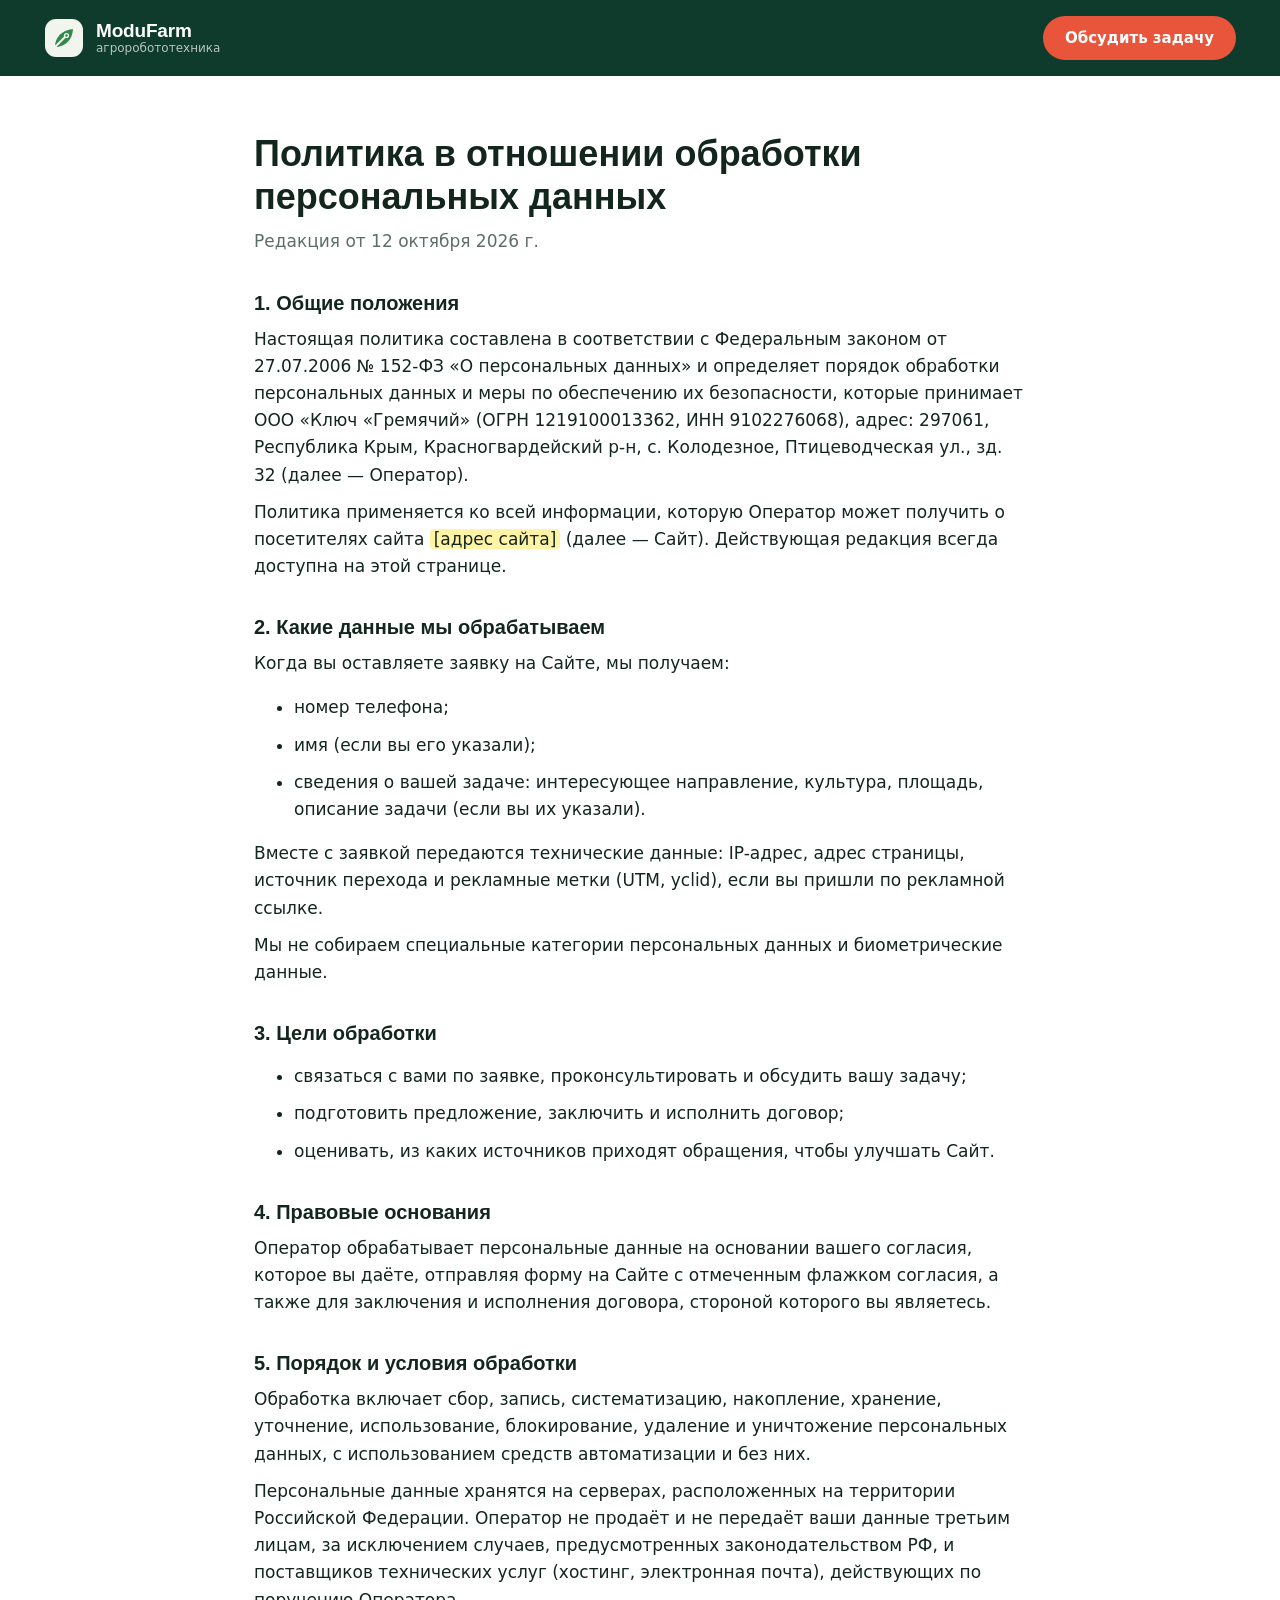
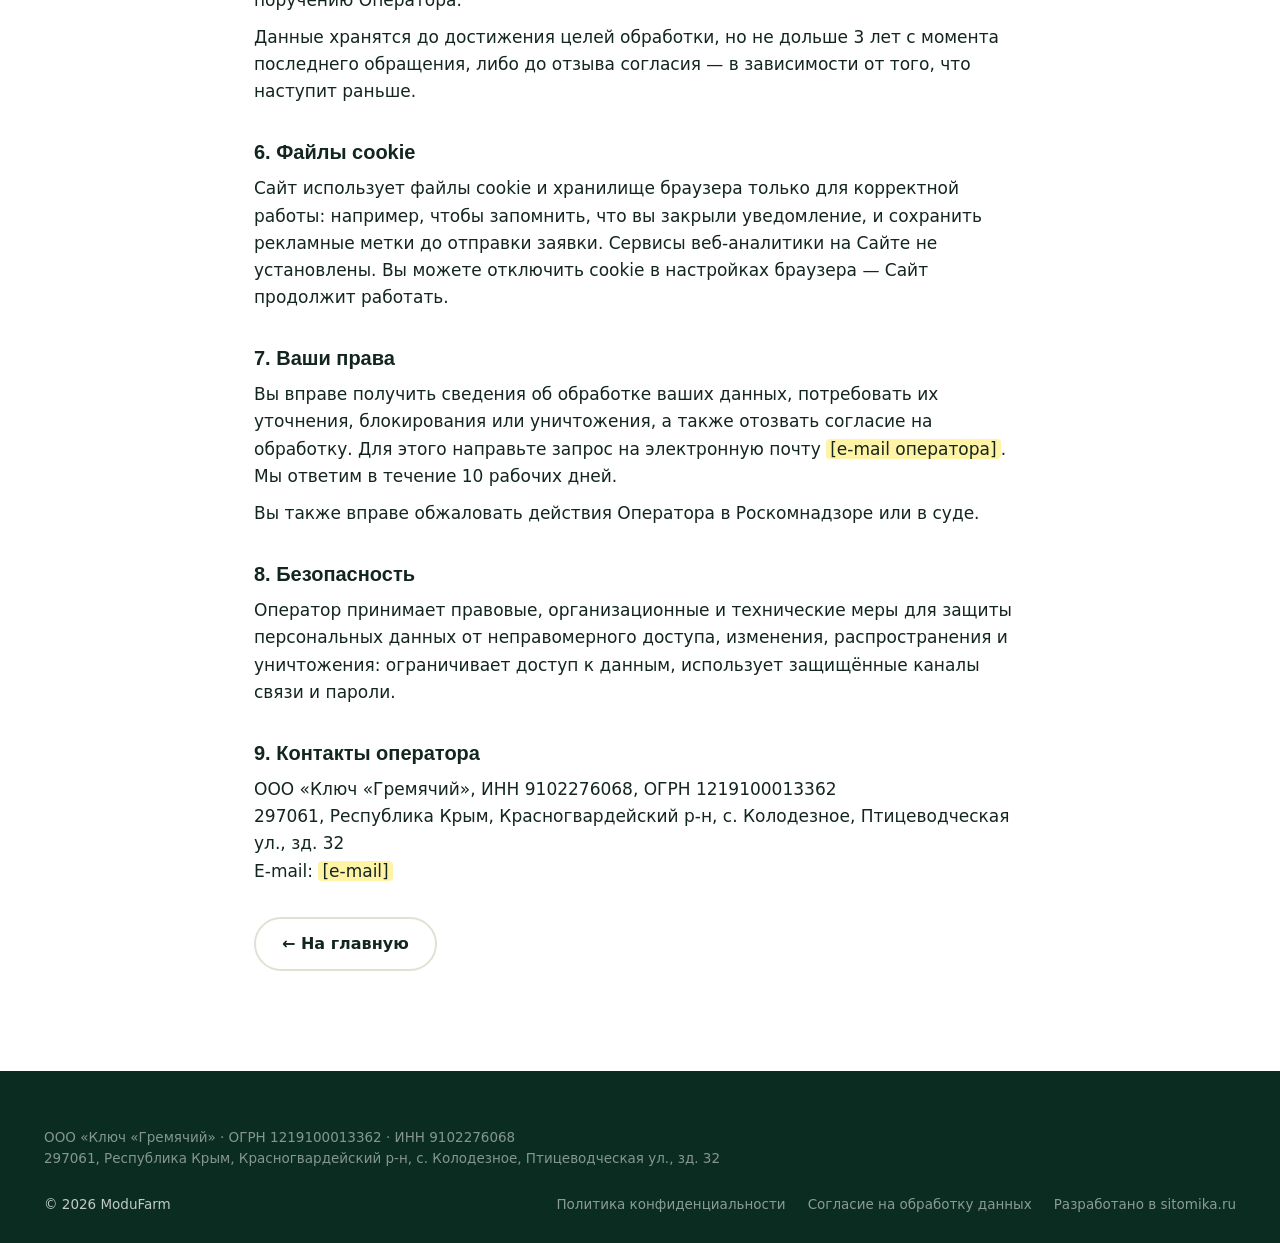
==== politika.html @ 0eb7233c "Сайт ModuFarm: сельхозроботы и проектирование фруктовых садов Одностраничный сайт ООО «Ключ «Гремячи" ====
<!doctype html>
<html lang="ru">
<head>
  <meta charset="utf-8">
  <meta name="viewport" content="width=device-width, initial-scale=1, viewport-fit=cover">
  <title>Политика конфиденциальности — ModuFarm</title>
  <meta name="description" content="Политика обработки персональных данных сайта ModuFarm (ООО «Ключ «Гремячий»).">
  <link rel="icon" href="favicon.svg" type="image/svg+xml">
  <link rel="apple-touch-icon" href="img/apple-touch-icon.png">
  <link rel="stylesheet" href="css/style.css">
</head>
<body>
<header class="header header--solid">
  <div class="container header__inner">
    <a class="logo" href="index.html" aria-label="ModuFarm — на главную">
      <img class="logo__mark" src="img/logo-light.svg" width="40" height="40" alt="">
      <span class="logo__text"><span class="logo__name">ModuFarm</span><span class="logo__sub">агроробототехника</span></span>
    </a>
    <a class="btn btn--accent btn--sm header__cta header__cta--keep" href="index.html#zayavka">Обсудить задачу</a>
  </div>
</header>

<main class="page">
  <!-- ЗАПОЛНИТЬ: всё, что выделено жёлтым (класс .todo), — адрес сайта и e-mail оператора -->
  <article class="container legal">
    <h1>Политика в отношении обработки персональных данных</h1>
    <p class="legal__date">Редакция от 12 октября 2026 г.</p>

    <h2>1. Общие положения</h2>
    <p>Настоящая политика составлена в соответствии с Федеральным законом от 27.07.2006 № 152-ФЗ «О персональных данных» и определяет порядок обработки персональных данных и меры по обеспечению их безопасности, которые принимает ООО «Ключ «Гремячий» (ОГРН 1219100013362, ИНН 9102276068), адрес: 297061, Республика Крым, Красногвардейский р-н, с. Колодезное, Птицеводческая ул., зд. 32 (далее — Оператор).</p>
    <p>Политика применяется ко всей информации, которую Оператор может получить о посетителях сайта <span class="todo">[адрес сайта]</span> (далее — Сайт). Действующая редакция всегда доступна на этой странице.</p>

    <h2>2. Какие данные мы обрабатываем</h2>
    <p>Когда вы оставляете заявку на Сайте, мы получаем:</p>
    <ul>
      <li>номер телефона;</li>
      <li>имя (если вы его указали);</li>
      <li>сведения о вашей задаче: интересующее направление, культура, площадь, описание задачи (если вы их указали).</li>
    </ul>
    <p>Вместе с заявкой передаются технические данные: IP-адрес, адрес страницы, источник перехода и рекламные метки (UTM, yclid), если вы пришли по рекламной ссылке.</p>
    <p>Мы не собираем специальные категории персональных данных и биометрические данные.</p>

    <h2>3. Цели обработки</h2>
    <ul>
      <li>связаться с вами по заявке, проконсультировать и обсудить вашу задачу;</li>
      <li>подготовить предложение, заключить и исполнить договор;</li>
      <li>оценивать, из каких источников приходят обращения, чтобы улучшать Сайт.</li>
    </ul>

    <h2>4. Правовые основания</h2>
    <p>Оператор обрабатывает персональные данные на основании вашего согласия, которое вы даёте, отправляя форму на Сайте с отмеченным флажком согласия, а также для заключения и исполнения договора, стороной которого вы являетесь.</p>

    <h2>5. Порядок и условия обработки</h2>
    <p>Обработка включает сбор, запись, систематизацию, накопление, хранение, уточнение, использование, блокирование, удаление и уничтожение персональных данных, с использованием средств автоматизации и без них.</p>
    <p>Персональные данные хранятся на серверах, расположенных на территории Российской Федерации. Оператор не продаёт и не передаёт ваши данные третьим лицам, за исключением случаев, предусмотренных законодательством РФ, и поставщиков технических услуг (хостинг, электронная почта), действующих по поручению Оператора.</p>
    <p>Данные хранятся до достижения целей обработки, но не дольше 3 лет с момента последнего обращения, либо до отзыва согласия — в зависимости от того, что наступит раньше.</p>

    <h2>6. Файлы cookie</h2>
    <p>Сайт использует файлы cookie и хранилище браузера только для корректной работы: например, чтобы запомнить, что вы закрыли уведомление, и сохранить рекламные метки до отправки заявки. Сервисы веб-аналитики на Сайте не установлены. Вы можете отключить cookie в настройках браузера — Сайт продолжит работать.</p>

    <h2>7. Ваши права</h2>
    <p>Вы вправе получить сведения об обработке ваших данных, потребовать их уточнения, блокирования или уничтожения, а также отозвать согласие на обработку. Для этого направьте запрос на электронную почту <span class="todo">[e-mail оператора]</span>. Мы ответим в течение 10 рабочих дней.</p>
    <p>Вы также вправе обжаловать действия Оператора в Роскомнадзоре или в суде.</p>

    <h2>8. Безопасность</h2>
    <p>Оператор принимает правовые, организационные и технические меры для защиты персональных данных от неправомерного доступа, изменения, распространения и уничтожения: ограничивает доступ к данным, использует защищённые каналы связи и пароли.</p>

    <h2>9. Контакты оператора</h2>
    <p>ООО «Ключ «Гремячий», ИНН 9102276068, ОГРН 1219100013362<br>297061, Республика Крым, Красногвардейский р-н, с. Колодезное, Птицеводческая ул., зд. 32<br>E-mail: <span class="todo">[e-mail]</span></p>

    <p style="margin-top:32px"><a class="btn btn--ghost" href="index.html">← На главную</a></p>
  </article>
</main>

<footer class="footer">
  <div class="container">
    <p class="footer__legal footer__legal--first">ООО «Ключ «Гремячий» · ОГРН 1219100013362 · ИНН 9102276068<br>297061, Республика Крым, Красногвардейский р-н, с. Колодезное, Птицеводческая ул., зд. 32</p>
    <div class="footer__bottom">
      <span>© <span class="js-year">2026</span> ModuFarm</span>
      <div class="footer-bottom-links">
        <a href="politika.html">Политика конфиденциальности</a>
        <a href="soglasie.html">Согласие на обработку данных</a>
        <a class="footer-credit" href="https://sitomika.ru/?utm_source=modufarm&amp;utm_medium=footer&amp;utm_campaign=client-sites" target="_blank" rel="noopener">Разработано в sitomika.ru</a>
      </div>
    </div>
  </div>
</footer>
<script src="js/main.js" defer></script>
</body>
</html>
---- css/style.css ----
@font-face { font-family: "Unbounded"; src: url("../fonts/unbounded-cyr.woff2") format("woff2"); font-weight: 500 700; font-display: swap; unicode-range: U+0301, U+0400-045F, U+0490-0491, U+04B0-04B1, U+2116; }
@font-face { font-family: "Unbounded"; src: url("../fonts/unbounded-lat.woff2") format("woff2"); font-weight: 500 700; font-display: swap; unicode-range: U+0000-00FF, U+0131, U+0152-0153, U+02BB-02BC, U+02C6, U+02DA, U+02DC, U+2000-206F, U+20AC, U+2122, U+2191, U+2193, U+2212, U+2215, U+FEFF, U+FFFD; }
@font-face { font-family: "Inter"; src: url("../fonts/inter-cyr.woff2") format("woff2"); font-weight: 400 800; font-display: swap; unicode-range: U+0301, U+0400-045F, U+0490-0491, U+04B0-04B1, U+2116; }
@font-face { font-family: "Inter"; src: url("../fonts/inter-lat.woff2") format("woff2"); font-weight: 400 800; font-display: swap; unicode-range: U+0000-00FF, U+0131, U+0152-0153, U+02BB-02BC, U+02C6, U+02DA, U+02DC, U+2000-206F, U+20AC, U+2122, U+2191, U+2193, U+2212, U+2215, U+FEFF, U+FFFD; }

:root {
  --c-deep: #0e3b2c;      /* тёмно-зелёный: тёмные секции, шапка при прокрутке */
  --c-deep-2: #154a37;
  --c-green: #2f8a4b;     /* основной зелёный */
  --c-lime: #b8f07a;      /* акцент на тёмном */
  --c-accent: #e8553a;    /* кнопки — «яблочный» */
  --c-accent-h: #d04528;
  --c-ink: #13261e;       /* текст */
  --c-muted: #5c6f66;
  --c-bg: #ffffff;
  --c-soft: #f5f3ea;      /* светлые секции */
  --c-line: #e3e0d3;
  --radius: 20px;
  --shadow: 0 1px 2px rgba(14, 59, 44, .06), 0 10px 30px -12px rgba(14, 59, 44, .18);
  --f-head: "Unbounded", "Arial Black", sans-serif;
  --f-body: "Inter", system-ui, -apple-system, "Segoe UI", Roboto, Arial, sans-serif;
  --header-h: 76px;
}

*, *::before, *::after { box-sizing: border-box; }
html { scroll-behavior: smooth; scroll-padding-top: var(--header-h); -webkit-text-size-adjust: 100%; }
body { margin: 0; font-family: var(--f-body); font-size: 17px; line-height: 1.6; color: var(--c-ink); background: var(--c-bg); overflow-x: hidden; }
img, svg { display: block; max-width: 100%; }
a { color: var(--c-green); }
h1, h2, h3 { margin: 0; line-height: 1.15; }
p { margin: 0; }
:focus-visible { outline: 3px solid var(--c-accent); outline-offset: 3px; border-radius: 6px; }

.container { width: 100%; max-width: 1240px; margin: 0 auto; padding: 0 24px; }
.ic { width: 1.2em; height: 1.2em; fill: none; stroke: currentColor; stroke-width: 2; stroke-linecap: round; stroke-linejoin: round; flex: none; }

/* ---------- Кнопки ---------- */
.btn { display: inline-flex; align-items: center; justify-content: center; gap: 10px; min-height: 54px; padding: 14px 26px; border: 2px solid transparent; border-radius: 999px; font: 600 16px/1.2 var(--f-body); text-decoration: none; cursor: pointer; transition: background .2s, color .2s, border-color .2s, transform .2s; }
.btn:hover { transform: translateY(-1px); }
.btn .ic { transition: transform .2s; }
.btn:hover .ic { transform: translateX(3px); }
.btn--sm { min-height: 44px; padding: 10px 20px; font-size: 15px; }
.btn--block { width: 100%; }
.btn--accent { background: var(--c-accent); color: #fff; }
.btn--accent:hover { background: var(--c-accent-h); }
.btn--primary { background: var(--c-deep); color: #fff; }
.btn--primary:hover { background: var(--c-green); }
.btn--ghost { border-color: var(--c-line); color: var(--c-ink); background: #fff; }
.btn--ghost:hover { border-color: var(--c-green); color: var(--c-green); }
.btn--ghost-light { border-color: rgba(255, 255, 255, .35); color: #fff; }
.btn--ghost-light:hover { border-color: var(--c-lime); color: var(--c-lime); }

.eyebrow { display: inline-flex; align-items: center; gap: 10px; margin-bottom: 16px; font-size: 13px; font-weight: 700; letter-spacing: .08em; text-transform: uppercase; color: var(--c-green); }
.eyebrow::before { content: ""; width: 22px; height: 2px; background: currentColor; }
.eyebrow--light { color: var(--c-lime); }

/* ---------- Шапка ---------- */
.header { position: fixed; inset: 0 0 auto; z-index: 50; height: var(--header-h); color: #fff; transition: background .25s, box-shadow .25s; }
.header.is-scrolled, .header.is-open { background: var(--c-deep); box-shadow: 0 6px 24px rgba(0, 0, 0, .18); }
.header__inner { display: flex; align-items: center; gap: 28px; height: 100%; }
.logo { display: inline-flex; align-items: center; gap: 12px; color: inherit; text-decoration: none; flex: none; --logo-bg: #f2f4ee; --logo-leaf: #2f8a4b; }
.logo__mark { width: 40px; height: 40px; }
.logo__text { display: flex; flex-direction: column; line-height: 1.1; }
.logo__name { font: 700 19px/1.1 var(--f-head); letter-spacing: -.01em; }
.logo__sub { font-size: 12px; opacity: .7; }
.nav { display: flex; gap: 24px; margin-left: auto; }
.nav a { color: rgba(255, 255, 255, .85); font-size: 15px; font-weight: 500; text-decoration: none; transition: color .2s; }
.nav a:hover { color: var(--c-lime); }
.burger { display: none; width: 44px; height: 44px; margin-left: 4px; padding: 0; border: 0; border-radius: 12px; background: rgba(255, 255, 255, .1); cursor: pointer; }
.burger span { display: block; width: 20px; height: 2px; margin: 4px auto; background: #fff; transition: transform .2s, opacity .2s; }
.header.is-open .burger span:nth-child(1) { transform: translateY(6px) rotate(45deg); }
.header.is-open .burger span:nth-child(2) { opacity: 0; }
.header.is-open .burger span:nth-child(3) { transform: translateY(-6px) rotate(-45deg); }

/* ---------- Первый экран ---------- */
.hero { position: relative; overflow: hidden; padding: calc(var(--header-h) + 48px) 0 72px; background: radial-gradient(1200px 600px at 85% 20%, #1d5a42 0%, transparent 60%), var(--c-deep); color: #fff; }
.hero__grid-bg { position: absolute; inset: 0; background-image: linear-gradient(rgba(184, 240, 122, .06) 1px, transparent 1px), linear-gradient(90deg, rgba(184, 240, 122, .06) 1px, transparent 1px); background-size: 48px 48px; mask-image: linear-gradient(180deg, #000 0%, transparent 85%); -webkit-mask-image: linear-gradient(180deg, #000 0%, transparent 85%); pointer-events: none; }
.hero__inner { position: relative; display: grid; grid-template-columns: 1.05fr .95fr; gap: 56px; align-items: center; }
.hero__title { font: 700 clamp(30px, 3.6vw, 50px)/1.12 var(--f-head); letter-spacing: -.02em; text-wrap: balance; }
.hero__lead { max-width: 560px; margin-top: 22px; font-size: 19px; color: rgba(255, 255, 255, .8); }
.hero__actions { display: flex; flex-wrap: wrap; gap: 14px; margin-top: 34px; }
.hero__facts { display: flex; flex-wrap: wrap; gap: 18px 40px; margin: 40px 0 0; padding: 26px 0 0; list-style: none; border-top: 1px solid rgba(255, 255, 255, .14); }
.hero__facts li { display: flex; align-items: center; gap: 14px; max-width: 270px; }
.hero__facts b { font: 700 42px/1 var(--f-head); color: var(--c-lime); }
.hero__facts span { font-size: 14px; line-height: 1.4; color: rgba(255, 255, 255, .72); }
.hero__art { position: relative; }
.hero__svg { width: 100%; height: auto; border-radius: 28px; box-shadow: 0 30px 80px -30px rgba(0, 0, 0, .6); }
.hero__route { animation: route 1.6s linear infinite; }
.hero__beam { animation: beam 3.2s ease-in-out infinite; transform-origin: 44px -76px; }
.hero__robot { animation: bob 4s ease-in-out infinite; }
.hero__tag { animation: float 6s ease-in-out infinite; }
.hero__tag--2 { animation-delay: -3s; }
@keyframes route { to { stroke-dashoffset: -28; } }
@keyframes beam { 0%, 100% { opacity: .35; } 50% { opacity: 1; } }
@keyframes bob { 0%, 100% { transform: translate(280px, 392px); } 50% { transform: translate(280px, 389px); } }
@keyframes float { 0%, 100% { translate: 0 0; } 50% { translate: 0 -6px; } }

/* ---------- Секции ---------- */
.section { padding: 110px 0; }
.section--soft { background: var(--c-soft); }
.section--dark { background: var(--c-deep); color: #fff; }
.section__head { max-width: 760px; margin-bottom: 56px; }
.section__title { font: 700 clamp(26px, 2.8vw, 40px)/1.15 var(--f-head); letter-spacing: -.02em; text-wrap: balance; }
.section__lead { margin-top: 18px; font-size: 18px; color: var(--c-muted); }
.section__lead--light { color: rgba(255, 255, 255, .78); }

/* Направления */
.cards { display: grid; grid-template-columns: repeat(3, 1fr); gap: 22px; }
.card { display: flex; flex-direction: column; padding: 30px; background: #fff; border: 1px solid var(--c-line); border-radius: var(--radius); transition: border-color .25s, box-shadow .25s, transform .25s; }
.card:hover { border-color: transparent; box-shadow: var(--shadow); transform: translateY(-3px); }
.card__icon { display: grid; place-items: center; width: 56px; height: 56px; margin-bottom: 22px; border-radius: 16px; background: #eaf5df; color: var(--c-green); font-size: 24px; }
.card__title { margin-bottom: 10px; font: 600 20px/1.25 var(--f-head); letter-spacing: -.01em; }
.card p { color: var(--c-muted); font-size: 16px; }
.card__doc { display: inline-flex; align-items: center; gap: 8px; margin-top: auto; padding-top: 22px; font-size: 13px; font-weight: 600; color: var(--c-green); text-decoration: none; }
.card__doc::before { content: ""; width: 8px; height: 8px; border-radius: 50%; background: var(--c-lime); box-shadow: 0 0 0 3px #eaf5df; }
.card__doc:hover { text-decoration: underline; }

/* Блок «текст + картинка» */
.split { display: grid; grid-template-columns: 1fr 1fr; gap: 72px; align-items: center; }
.split--reverse .split__text { order: 2; }
.split__text .btn { margin-top: 32px; }

.layers { display: grid; gap: 14px; margin: 0; padding: 0; list-style: none; }
.layers__item { display: flex; gap: 22px; padding: 24px 26px; border: 1px solid rgba(255, 255, 255, .12); border-radius: var(--radius); background: rgba(255, 255, 255, .04); transition: background .25s, border-color .25s; }
.layers__item:hover { background: rgba(255, 255, 255, .07); border-color: rgba(184, 240, 122, .35); }
.layers__num { font: 700 15px/1.6 var(--f-head); color: var(--c-lime); }
.layers__item h3 { margin-bottom: 6px; font: 600 18px/1.3 var(--f-head); }
.layers__item p { color: rgba(255, 255, 255, .72); font-size: 15.5px; }

.ticks { display: grid; gap: 12px; margin: 28px 0 0; padding: 0; list-style: none; }
.ticks li { display: flex; gap: 12px; align-items: flex-start; }
.ticks .ic { margin-top: 3px; padding: 3px; width: 22px; height: 22px; border-radius: 50%; background: #eaf5df; color: var(--c-green); stroke-width: 3; }
.plan__svg { width: 100%; height: auto; }

/* Для кого */
.audience { display: grid; grid-template-columns: repeat(4, 1fr); gap: 22px; }
.audience__item { padding: 28px 26px; border-radius: var(--radius); background: #fff; border-top: 4px solid var(--c-green); }
.audience__item h3 { margin-bottom: 10px; font: 600 18px/1.3 var(--f-head); }
.audience__item p { color: var(--c-muted); font-size: 15.5px; }

/* Этапы */
.steps { display: grid; grid-template-columns: repeat(5, 1fr); gap: 22px; margin: 0; padding: 0; list-style: none; counter-reset: s; }
.steps__item { position: relative; padding-top: 70px; }
.steps__item::before { content: ""; position: absolute; top: 25px; left: 60px; right: -22px; height: 2px; background: repeating-linear-gradient(90deg, var(--c-line) 0 8px, transparent 8px 14px); }
.steps__item:last-child::before { display: none; }
.steps__num { position: absolute; top: 0; left: 0; display: grid; place-items: center; width: 52px; height: 52px; border-radius: 50%; background: var(--c-deep); color: var(--c-lime); font: 700 18px/1 var(--f-head); }
.steps__item h3 { margin-bottom: 8px; font: 600 17px/1.3 var(--f-head); }
.steps__item p { color: var(--c-muted); font-size: 15.5px; }

/* Документы */
.docs { display: grid; grid-template-columns: repeat(6, 1fr); gap: 18px; }
.doc { display: flex; flex-direction: column; gap: 6px; color: var(--c-ink); text-decoration: none; }
.doc img { width: 100%; height: auto; margin-bottom: 8px; border-radius: 10px; background: #fff; box-shadow: var(--shadow); transition: transform .25s, box-shadow .25s; }
.doc:hover img { transform: translateY(-4px); box-shadow: 0 2px 4px rgba(14, 59, 44, .08), 0 20px 40px -14px rgba(14, 59, 44, .3); }
.doc__num { font-size: 12.5px; font-weight: 700; color: var(--c-green); }
.doc__name { font-size: 14px; line-height: 1.4; }
.iso { display: grid; grid-template-columns: 260px 1fr; gap: 48px; align-items: center; margin-top: 64px; padding: 40px; border-radius: 28px; background: #fff; }
.iso__img img { width: 100%; height: auto; border-radius: 10px; box-shadow: var(--shadow); }
.iso__text h3 { font: 600 24px/1.25 var(--f-head); letter-spacing: -.01em; }
.iso__list { display: grid; gap: 10px; margin: 22px 0; }
.iso__list div { display: grid; grid-template-columns: 110px 1fr; gap: 16px; }
.iso__list dt { color: var(--c-muted); font-size: 15px; }
.iso__list dd { margin: 0; font-size: 15.5px; }
.iso__note { margin-bottom: 24px; color: var(--c-muted); font-size: 15px; }

/* Заявка */
.lead { display: grid; grid-template-columns: .9fr 1.1fr; gap: 64px; align-items: start; }
.lead__contacts { margin: 28px 0 0; padding: 0; list-style: none; font: 600 22px/1.6 var(--f-head); }
.lead__contacts a { color: #fff; text-decoration: none; }
.lead__addr { margin-top: 32px; font-size: 14px; color: rgba(255, 255, 255, .55); }
.form { display: grid; gap: 16px; padding: 36px; border-radius: 28px; background: #fff; color: var(--c-ink); }
.form__trap { position: absolute; left: -9999px; width: 1px; height: 1px; overflow: hidden; }
.form__topics { display: flex; flex-wrap: wrap; gap: 8px; margin: 0 0 4px; padding: 0; border: 0; }
.form__topics legend { margin-bottom: 10px; padding: 0; font-size: 14px; font-weight: 600; color: var(--c-muted); }
.chip input { position: absolute; opacity: 0; }
.chip span { display: inline-block; padding: 9px 16px; border: 1.5px solid var(--c-line); border-radius: 999px; font-size: 15px; font-weight: 500; cursor: pointer; transition: all .2s; }
.chip input:checked + span { border-color: var(--c-deep); background: var(--c-deep); color: #fff; }
.chip input:focus-visible + span { outline: 3px solid var(--c-accent); outline-offset: 2px; }
.form__row { display: grid; grid-template-columns: 1fr 1fr; gap: 16px; }
.field { display: grid; gap: 6px; }
.field span { font-size: 14px; font-weight: 600; color: var(--c-muted); }
.field input, .field textarea { width: 100%; padding: 14px 16px; border: 1.5px solid var(--c-line); border-radius: 14px; background: #fbfaf6; font: 16px/1.4 var(--f-body); color: var(--c-ink); transition: border-color .2s, background .2s; }
.field textarea { resize: vertical; min-height: 96px; }
.field input:focus, .field textarea:focus { outline: none; border-color: var(--c-green); background: #fff; }
.field.is-error input { border-color: var(--c-accent); }
.consent { display: flex; gap: 12px; align-items: flex-start; font-size: 14px; line-height: 1.45; color: var(--c-muted); cursor: pointer; }
.consent input { flex: none; width: 20px; height: 20px; margin: 1px 0 0; accent-color: var(--c-green); }
.consent.is-error { color: var(--c-accent); }
.form__status { min-height: 1.4em; font-size: 15px; text-align: center; }
.form__status.is-error { color: var(--c-accent); }
.form__status.is-ok { color: var(--c-green); font-weight: 600; }

/* Подвал */
.footer { padding: 56px 0 28px; background: #0a2c21; color: rgba(255, 255, 255, .75); font-size: 15px; }
.footer__top { display: flex; flex-wrap: wrap; align-items: center; justify-content: space-between; gap: 24px; padding-bottom: 28px; border-bottom: 1px solid rgba(255, 255, 255, .1); }
.logo--light { color: #fff; }
.footer__nav { display: flex; flex-wrap: wrap; gap: 10px 26px; }
.footer__nav a { color: rgba(255, 255, 255, .75); text-decoration: none; }
.footer__nav a:hover { color: var(--c-lime); }
.footer__legal { margin-top: 24px; font-size: 13.5px; line-height: 1.6; color: rgba(255, 255, 255, .5); }
.footer__bottom { display: flex; flex-wrap: wrap; justify-content: space-between; gap: 12px 24px; margin-top: 24px; font-size: 13.5px; }
.footer-bottom-links { display: flex; flex-wrap: wrap; gap: 8px 22px; }
.footer-bottom-links a { color: inherit; opacity: .7; text-decoration: none; }
.footer-bottom-links a:hover { opacity: 1; text-decoration: underline; }

/* Cookie */
.cookie { position: fixed; left: 16px; right: 16px; bottom: 16px; z-index: 60; display: flex; align-items: center; gap: 18px; max-width: 640px; margin: 0 auto; padding: 16px 18px 16px 22px; border-radius: 18px; background: #fff; color: var(--c-ink); font-size: 14.5px; box-shadow: 0 20px 50px -10px rgba(0, 0, 0, .35); }
.cookie[hidden] { display: none; }

/* Внутренние страницы */
.page { padding: calc(var(--header-h) + 56px) 0 90px; }
.header--solid { background: var(--c-deep); }
.header--solid .header__cta { margin-left: auto; }
.footer__legal--first { margin-top: 0; }
.footer__bottom--first { margin-top: 0; }
.todo { padding: 0 4px; border-radius: 4px; background: #fff3a6; }
.legal { max-width: 820px; }
.legal h1 { font: 700 clamp(26px, 3vw, 36px)/1.2 var(--f-head); }
.legal h2 { margin: 34px 0 10px; font: 600 20px/1.3 var(--f-head); }
.legal p, .legal li { margin-bottom: 10px; }
.legal__date { margin-top: 10px; color: var(--c-muted); }
.thanks { max-width: 640px; text-align: center; margin: 0 auto; }
.thanks__icon { display: grid; place-items: center; width: 84px; height: 84px; margin: 0 auto 28px; border-radius: 50%; background: #eaf5df; color: var(--c-green); font-size: 40px; }
.thanks h1 { font: 700 clamp(26px, 3vw, 38px)/1.2 var(--f-head); }
.thanks p { margin: 18px 0 32px; color: var(--c-muted); font-size: 18px; }

/* Появление при прокрутке */
.js .reveal { opacity: 0; transform: translateY(18px); transition: opacity .6s ease, transform .6s ease; }
.js .reveal.is-in { opacity: 1; transform: none; }

/* ---------- Адаптив ---------- */
@media (max-width: 1180px) {
  .nav { gap: 18px; }
  .nav a { font-size: 14px; }
  .docs { grid-template-columns: repeat(3, 1fr); gap: 28px 22px; }
  .audience { grid-template-columns: repeat(2, 1fr); }
  .steps { grid-template-columns: repeat(3, 1fr); row-gap: 36px; }
  .steps__item:nth-child(3)::before { display: none; }
}
@media (max-width: 1040px) {
  .burger { display: block; }
  .nav { position: fixed; top: var(--header-h); left: 0; right: 0; flex-direction: column; gap: 0; margin: 0; padding: 8px 24px 24px; background: var(--c-deep); box-shadow: 0 20px 30px rgba(0, 0, 0, .25); transform: translateY(-8px); opacity: 0; visibility: hidden; transition: all .2s; }
  .nav a { padding: 14px 0; font-size: 17px; border-bottom: 1px solid rgba(255, 255, 255, .08); }
  .header.is-open .nav { transform: none; opacity: 1; visibility: visible; }
  .header__cta { margin-left: auto; }
  .hero__inner, .split, .lead { grid-template-columns: 1fr; gap: 48px; }
  .split--reverse .split__text { order: 0; }
  .hero__art { max-width: 620px; }
  .cards { grid-template-columns: repeat(2, 1fr); }
  .iso { grid-template-columns: 200px 1fr; gap: 32px; }
}
@media (max-width: 720px) {
  :root { --header-h: 64px; }
  body { font-size: 16px; }
  .container { padding: 0 16px; }
  .section { padding: 72px 0; }
  .section__head { margin-bottom: 36px; }
  .header__cta { display: none; }
  .header__cta--keep { display: inline-flex; }
  .burger { margin-left: auto; }
  .logo__sub { display: none; }
  .hero { padding: calc(var(--header-h) + 28px) 0 56px; }
  .hero__lead { font-size: 17px; }
  .hero__actions .btn { width: 100%; }
  .hero__facts b { font-size: 34px; }
  .cards, .audience, .steps { grid-template-columns: 1fr; }
  .card { padding: 24px; }
  .steps__item::before { display: none; }
  .steps__item { padding: 0 0 0 70px; min-height: 52px; }
  .docs { grid-template-columns: repeat(2, 1fr); gap: 24px 14px; }
  .iso { grid-template-columns: 1fr; padding: 24px; }
  .iso__img { max-width: 220px; }
  .iso__list div { grid-template-columns: 1fr; gap: 2px; }
  .form { padding: 24px 18px; }
  .form__row { grid-template-columns: 1fr; }
  .cookie { left: 10px; right: 10px; bottom: 10px; gap: 12px; padding: 12px 12px 12px 16px; font-size: 13px; line-height: 1.4; }
  .cookie .btn { flex: none; min-height: 40px; padding: 8px 16px; }
  .footer__bottom { flex-direction: column; }
}

@media (prefers-reduced-motion: reduce) {
  html { scroll-behavior: auto; }
  *, *::before, *::after { animation: none !important; transition: none !important; }
  .js .reveal { opacity: 1; transform: none; }
}
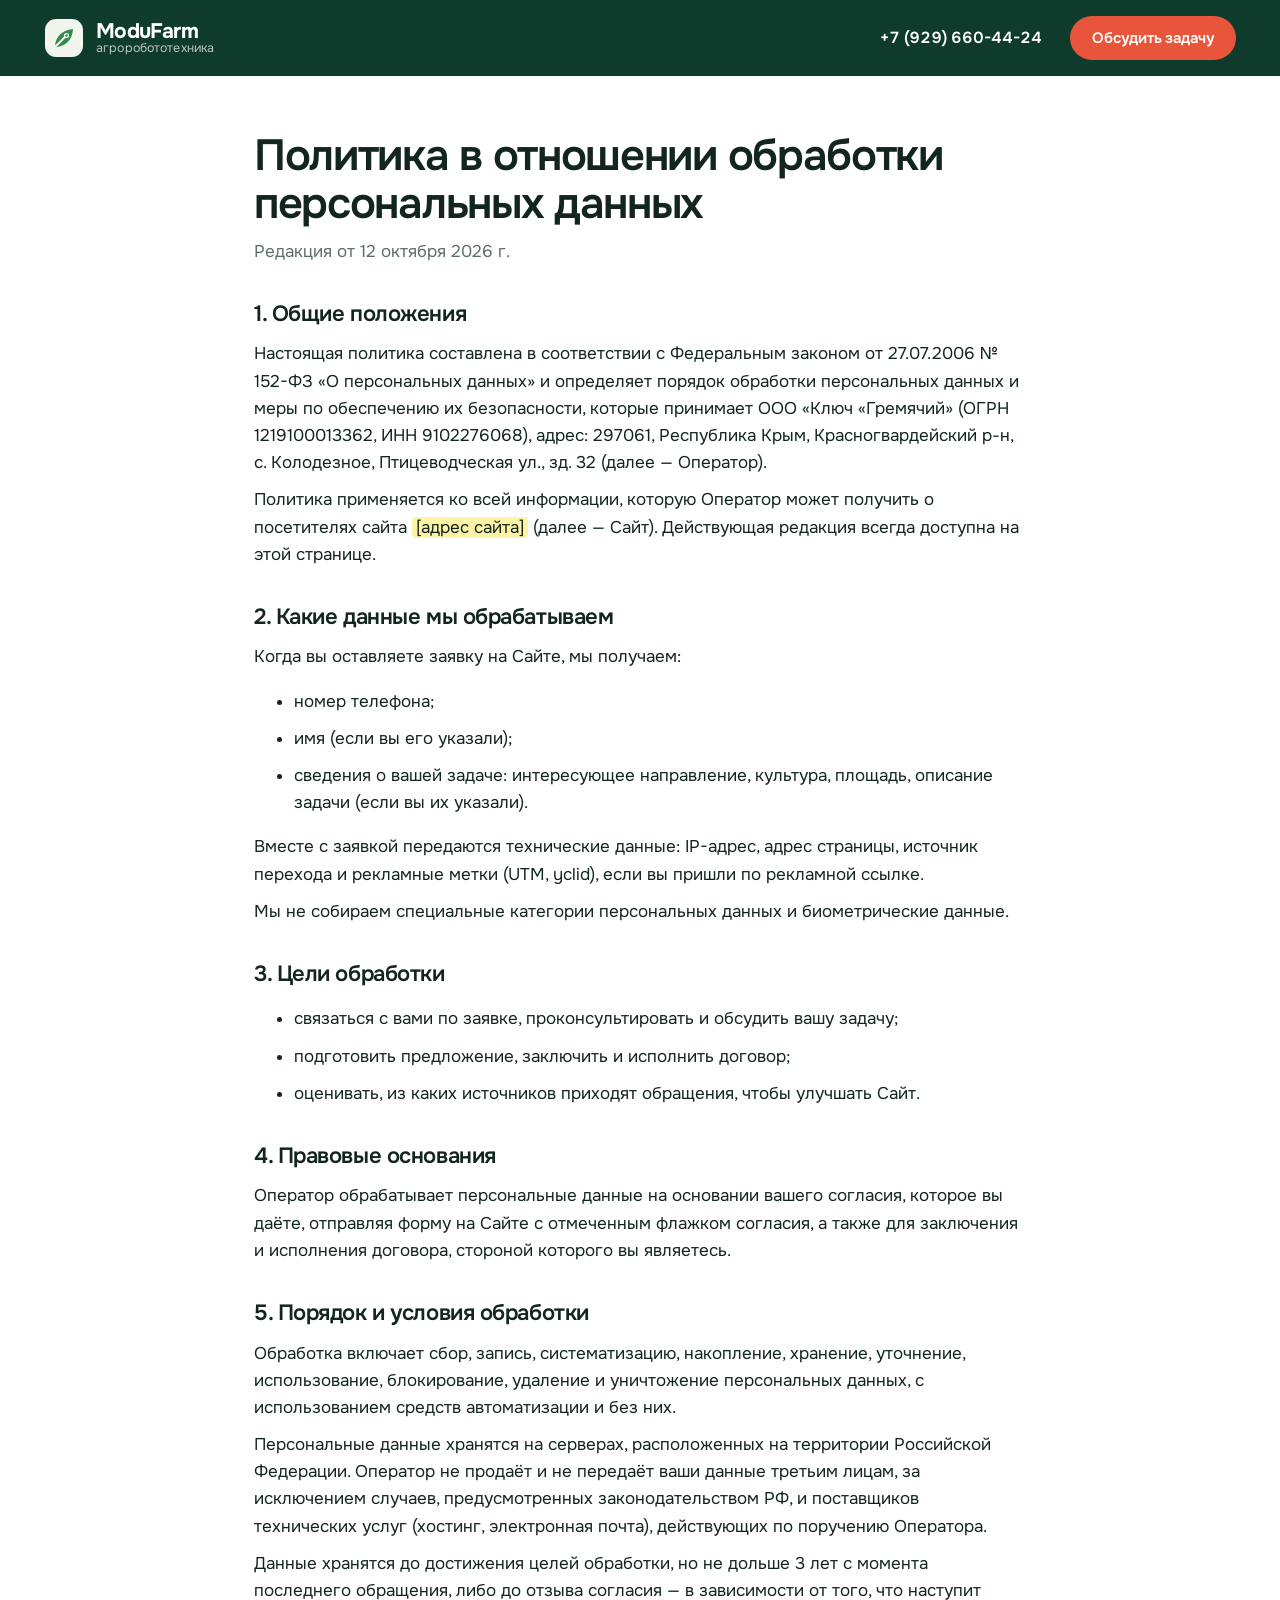
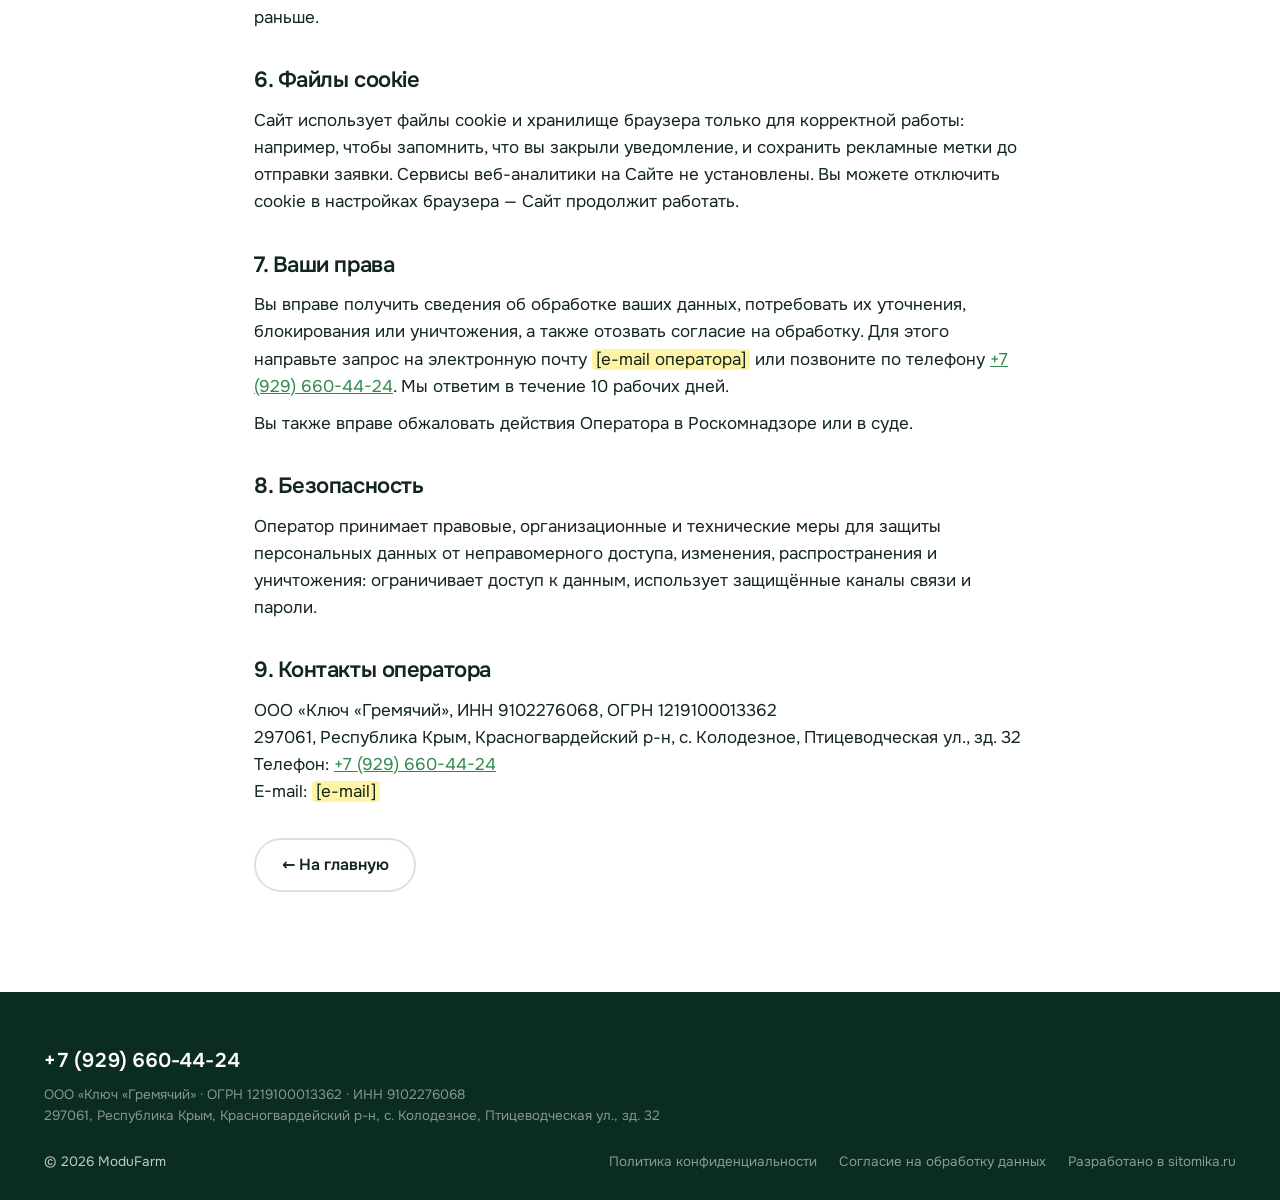
==== commit 83e7bdc0: "Телефон +7 (929) 660-44-24 на сайте Шапка (с короткими пунктами меню), мобильное меню и кнопка звонк" ====
--- a/politika.html
+++ b/politika.html
@@ -16,6 +16,7 @@
       <img class="logo__mark" src="img/logo-light.svg" width="40" height="40" alt="">
       <span class="logo__text"><span class="logo__name">ModuFarm</span><span class="logo__sub">агроробототехника</span></span>
     </a>
+    <a class="header__phone header__phone--inner" href="tel:+79296604424"><span>+7 (929) 660-44-24</span></a>
     <a class="btn btn--accent btn--sm header__cta header__cta--keep" href="index.html#zayavka">Обсудить задачу</a>
   </div>
 </header>
@@ -59,14 +60,14 @@
     <p>Сайт использует файлы cookie и хранилище браузера только для корректной работы: например, чтобы запомнить, что вы закрыли уведомление, и сохранить рекламные метки до отправки заявки. Сервисы веб-аналитики на Сайте не установлены. Вы можете отключить cookie в настройках браузера — Сайт продолжит работать.</p>
 
     <h2>7. Ваши права</h2>
-    <p>Вы вправе получить сведения об обработке ваших данных, потребовать их уточнения, блокирования или уничтожения, а также отозвать согласие на обработку. Для этого направьте запрос на электронную почту <span class="todo">[e-mail оператора]</span>. Мы ответим в течение 10 рабочих дней.</p>
+    <p>Вы вправе получить сведения об обработке ваших данных, потребовать их уточнения, блокирования или уничтожения, а также отозвать согласие на обработку. Для этого направьте запрос на электронную почту <span class="todo">[e-mail оператора]</span> или позвоните по телефону <a href="tel:+79296604424">+7 (929) 660-44-24</a>. Мы ответим в течение 10 рабочих дней.</p>
     <p>Вы также вправе обжаловать действия Оператора в Роскомнадзоре или в суде.</p>
 
     <h2>8. Безопасность</h2>
     <p>Оператор принимает правовые, организационные и технические меры для защиты персональных данных от неправомерного доступа, изменения, распространения и уничтожения: ограничивает доступ к данным, использует защищённые каналы связи и пароли.</p>
 
     <h2>9. Контакты оператора</h2>
-    <p>ООО «Ключ «Гремячий», ИНН 9102276068, ОГРН 1219100013362<br>297061, Республика Крым, Красногвардейский р-н, с. Колодезное, Птицеводческая ул., зд. 32<br>E-mail: <span class="todo">[e-mail]</span></p>
+    <p>ООО «Ключ «Гремячий», ИНН 9102276068, ОГРН 1219100013362<br>297061, Республика Крым, Красногвардейский р-н, с. Колодезное, Птицеводческая ул., зд. 32<br>Телефон: <a href="tel:+79296604424">+7 (929) 660-44-24</a><br>E-mail: <span class="todo">[e-mail]</span></p>
 
     <p style="margin-top:32px"><a class="btn btn--ghost" href="index.html">← На главную</a></p>
   </article>
@@ -74,7 +75,8 @@
 
 <footer class="footer">
   <div class="container">
-    <p class="footer__legal footer__legal--first">ООО «Ключ «Гремячий» · ОГРН 1219100013362 · ИНН 9102276068<br>297061, Республика Крым, Красногвардейский р-н, с. Колодезное, Птицеводческая ул., зд. 32</p>
+    <p class="footer__contact footer__legal--first"><a href="tel:+79296604424">+7 (929) 660-44-24</a></p>
+    <p class="footer__legal">ООО «Ключ «Гремячий» · ОГРН 1219100013362 · ИНН 9102276068<br>297061, Республика Крым, Красногвардейский р-н, с. Колодезное, Птицеводческая ул., зд. 32</p>
     <div class="footer__bottom">
       <span>© <span class="js-year">2026</span> ModuFarm</span>
       <div class="footer-bottom-links">
--- a/css/style.css
+++ b/css/style.css
@@ -1,7 +1,5 @@
-@font-face { font-family: "Unbounded"; src: url("../fonts/unbounded-cyr.woff2") format("woff2"); font-weight: 500 700; font-display: swap; unicode-range: U+0301, U+0400-045F, U+0490-0491, U+04B0-04B1, U+2116; }
-@font-face { font-family: "Unbounded"; src: url("../fonts/unbounded-lat.woff2") format("woff2"); font-weight: 500 700; font-display: swap; unicode-range: U+0000-00FF, U+0131, U+0152-0153, U+02BB-02BC, U+02C6, U+02DA, U+02DC, U+2000-206F, U+20AC, U+2122, U+2191, U+2193, U+2212, U+2215, U+FEFF, U+FFFD; }
-@font-face { font-family: "Inter"; src: url("../fonts/inter-cyr.woff2") format("woff2"); font-weight: 400 800; font-display: swap; unicode-range: U+0301, U+0400-045F, U+0490-0491, U+04B0-04B1, U+2116; }
-@font-face { font-family: "Inter"; src: url("../fonts/inter-lat.woff2") format("woff2"); font-weight: 400 800; font-display: swap; unicode-range: U+0000-00FF, U+0131, U+0152-0153, U+02BB-02BC, U+02C6, U+02DA, U+02DC, U+2000-206F, U+20AC, U+2122, U+2191, U+2193, U+2212, U+2215, U+FEFF, U+FFFD; }
+@font-face { font-family: "Onest"; src: url("../fonts/onest-cyr.woff2") format("woff2"); font-weight: 400 800; font-display: swap; unicode-range: U+0301, U+0400-045F, U+0490-0491, U+04B0-04B1, U+2116; }
+@font-face { font-family: "Onest"; src: url("../fonts/onest-lat.woff2") format("woff2"); font-weight: 400 800; font-display: swap; unicode-range: U+0000-00FF, U+0131, U+0152-0153, U+02BB-02BC, U+02C6, U+02DA, U+02DC, U+2000-206F, U+20AC, U+2122, U+2191, U+2193, U+2212, U+2215, U+FEFF, U+FFFD; }
 
 :root {
   --c-deep: #0e3b2c;      /* тёмно-зелёный: тёмные секции, шапка при прокрутке */
@@ -17,17 +15,17 @@
   --c-line: #e3e0d3;
   --radius: 20px;
   --shadow: 0 1px 2px rgba(14, 59, 44, .06), 0 10px 30px -12px rgba(14, 59, 44, .18);
-  --f-head: "Unbounded", "Arial Black", sans-serif;
-  --f-body: "Inter", system-ui, -apple-system, "Segoe UI", Roboto, Arial, sans-serif;
+  --f-head: "Onest", system-ui, -apple-system, "Segoe UI", Roboto, Arial, sans-serif;
+  --f-body: "Onest", system-ui, -apple-system, "Segoe UI", Roboto, Arial, sans-serif;
   --header-h: 76px;
 }
 
 *, *::before, *::after { box-sizing: border-box; }
 html { scroll-behavior: smooth; scroll-padding-top: var(--header-h); -webkit-text-size-adjust: 100%; }
-body { margin: 0; font-family: var(--f-body); font-size: 17px; line-height: 1.6; color: var(--c-ink); background: var(--c-bg); overflow-x: hidden; }
+body { margin: 0; font-family: var(--f-body); font-size: 17px; line-height: 1.6; font-feature-settings: "kern"; -webkit-font-smoothing: antialiased; text-rendering: optimizeLegibility; color: var(--c-ink); background: var(--c-bg); overflow-x: hidden; }
 img, svg { display: block; max-width: 100%; }
 a { color: var(--c-green); }
-h1, h2, h3 { margin: 0; line-height: 1.15; }
+h1, h2, h3 { margin: 0; line-height: 1.15; font-weight: 600; }
 p { margin: 0; }
 :focus-visible { outline: 3px solid var(--c-accent); outline-offset: 3px; border-radius: 6px; }
 
@@ -35,7 +33,7 @@
 .ic { width: 1.2em; height: 1.2em; fill: none; stroke: currentColor; stroke-width: 2; stroke-linecap: round; stroke-linejoin: round; flex: none; }
 
 /* ---------- Кнопки ---------- */
-.btn { display: inline-flex; align-items: center; justify-content: center; gap: 10px; min-height: 54px; padding: 14px 26px; border: 2px solid transparent; border-radius: 999px; font: 600 16px/1.2 var(--f-body); text-decoration: none; cursor: pointer; transition: background .2s, color .2s, border-color .2s, transform .2s; }
+.btn { display: inline-flex; align-items: center; justify-content: center; gap: 10px; min-height: 54px; padding: 14px 26px; border: 2px solid transparent; border-radius: 999px; font: 600 16px/1.2 var(--f-body); letter-spacing: -.005em; text-decoration: none; cursor: pointer; transition: background .2s, color .2s, border-color .2s, transform .2s; }
 .btn:hover { transform: translateY(-1px); }
 .btn .ic { transition: transform .2s; }
 .btn:hover .ic { transform: translateX(3px); }
@@ -50,7 +48,7 @@
 .btn--ghost-light { border-color: rgba(255, 255, 255, .35); color: #fff; }
 .btn--ghost-light:hover { border-color: var(--c-lime); color: var(--c-lime); }
 
-.eyebrow { display: inline-flex; align-items: center; gap: 10px; margin-bottom: 16px; font-size: 13px; font-weight: 700; letter-spacing: .08em; text-transform: uppercase; color: var(--c-green); }
+.eyebrow { display: inline-flex; align-items: center; gap: 10px; margin-bottom: 18px; font-size: 13px; font-weight: 600; letter-spacing: .12em; text-transform: uppercase; color: var(--c-green); }
 .eyebrow::before { content: ""; width: 22px; height: 2px; background: currentColor; }
 .eyebrow--light { color: var(--c-lime); }
 
@@ -61,11 +59,15 @@
 .logo { display: inline-flex; align-items: center; gap: 12px; color: inherit; text-decoration: none; flex: none; --logo-bg: #f2f4ee; --logo-leaf: #2f8a4b; }
 .logo__mark { width: 40px; height: 40px; }
 .logo__text { display: flex; flex-direction: column; line-height: 1.1; }
-.logo__name { font: 700 19px/1.1 var(--f-head); letter-spacing: -.01em; }
-.logo__sub { font-size: 12px; opacity: .7; }
+.logo__name { font: 700 21px/1.05 var(--f-head); letter-spacing: -.03em; }
+.logo__sub { font-size: 12.5px; letter-spacing: .01em; opacity: .7; }
 .nav { display: flex; gap: 24px; margin-left: auto; }
-.nav a { color: rgba(255, 255, 255, .85); font-size: 15px; font-weight: 500; text-decoration: none; transition: color .2s; }
+.nav a { color: rgba(255, 255, 255, .85); font-size: 15px; font-weight: 500; text-decoration: none; white-space: nowrap; transition: color .2s; }
 .nav a:hover { color: var(--c-lime); }
+.header__phone { display: inline-flex; align-items: center; gap: 8px; color: #fff; font-size: 16px; font-weight: 600; text-decoration: none; white-space: nowrap; font-variant-numeric: tabular-nums; transition: color .2s; }
+.header__phone .ic { color: var(--c-lime); }
+.header__phone:hover { color: var(--c-lime); }
+.nav__phone { display: none; }
 .burger { display: none; width: 44px; height: 44px; margin-left: 4px; padding: 0; border: 0; border-radius: 12px; background: rgba(255, 255, 255, .1); cursor: pointer; }
 .burger span { display: block; width: 20px; height: 2px; margin: 4px auto; background: #fff; transition: transform .2s, opacity .2s; }
 .header.is-open .burger span:nth-child(1) { transform: translateY(6px) rotate(45deg); }
@@ -76,12 +78,12 @@
 .hero { position: relative; overflow: hidden; padding: calc(var(--header-h) + 48px) 0 72px; background: radial-gradient(1200px 600px at 85% 20%, #1d5a42 0%, transparent 60%), var(--c-deep); color: #fff; }
 .hero__grid-bg { position: absolute; inset: 0; background-image: linear-gradient(rgba(184, 240, 122, .06) 1px, transparent 1px), linear-gradient(90deg, rgba(184, 240, 122, .06) 1px, transparent 1px); background-size: 48px 48px; mask-image: linear-gradient(180deg, #000 0%, transparent 85%); -webkit-mask-image: linear-gradient(180deg, #000 0%, transparent 85%); pointer-events: none; }
 .hero__inner { position: relative; display: grid; grid-template-columns: 1.05fr .95fr; gap: 56px; align-items: center; }
-.hero__title { font: 700 clamp(30px, 3.6vw, 50px)/1.12 var(--f-head); letter-spacing: -.02em; text-wrap: balance; }
-.hero__lead { max-width: 560px; margin-top: 22px; font-size: 19px; color: rgba(255, 255, 255, .8); }
+.hero__title { font: 600 clamp(34px, min(4.4vw, 6.4vh), 62px)/1.04 var(--f-head); letter-spacing: -.035em; text-wrap: balance; }
+.hero__lead { max-width: 540px; margin-top: 26px; font-size: 19px; line-height: 1.55; color: rgba(255, 255, 255, .8); }
 .hero__actions { display: flex; flex-wrap: wrap; gap: 14px; margin-top: 34px; }
-.hero__facts { display: flex; flex-wrap: wrap; gap: 18px 40px; margin: 40px 0 0; padding: 26px 0 0; list-style: none; border-top: 1px solid rgba(255, 255, 255, .14); }
-.hero__facts li { display: flex; align-items: center; gap: 14px; max-width: 270px; }
-.hero__facts b { font: 700 42px/1 var(--f-head); color: var(--c-lime); }
+.hero__facts { display: grid; grid-template-columns: repeat(2, minmax(0, 1fr)); gap: 18px 32px; margin: 40px 0 0; padding: 26px 0 0; list-style: none; border-top: 1px solid rgba(255, 255, 255, .14); }
+.hero__facts li { display: flex; align-items: center; gap: 14px; }
+.hero__facts b { font: 600 52px/1 var(--f-head); letter-spacing: -.04em; font-variant-numeric: tabular-nums; color: var(--c-lime); }
 .hero__facts span { font-size: 14px; line-height: 1.4; color: rgba(255, 255, 255, .72); }
 .hero__art { position: relative; }
 .hero__svg { width: 100%; height: auto; border-radius: 28px; box-shadow: 0 30px 80px -30px rgba(0, 0, 0, .6); }
@@ -95,13 +97,36 @@
 @keyframes bob { 0%, 100% { transform: translate(280px, 392px); } 50% { transform: translate(280px, 389px); } }
 @keyframes float { 0%, 100% { translate: 0 0; } 50% { translate: 0 -6px; } }
 
+@media (min-width: 1041px) {
+  .hero { display: flex; align-items: center; min-height: 100vh; min-height: 100svh; }
+  .hero__inner { width: 100%; }
+}
+
+/* Невысокие экраны ноутбуков: весь первый экран, включая цифры, помещается без прокрутки */
+@media (min-width: 1041px) and (max-height: 860px) {
+  .hero { padding: calc(var(--header-h) + 28px) 0 40px; }
+  .eyebrow { margin-bottom: 14px; }
+  .hero__lead { margin-top: 18px; font-size: 17.5px; line-height: 1.5; }
+  .hero__actions { margin-top: 24px; }
+  .hero__facts { margin-top: 24px; padding-top: 18px; }
+  .hero__facts b { font-size: 44px; }
+  .hero__art { width: 100%; max-width: 540px; justify-self: end; }
+}
+@media (min-width: 1041px) and (max-height: 700px) {
+  .hero { padding-top: calc(var(--header-h) + 16px); }
+  .hero__lead { font-size: 16.5px; }
+  .btn { min-height: 48px; padding: 11px 22px; }
+  .hero__facts { margin-top: 18px; padding-top: 14px; }
+  .hero__facts b { font-size: 38px; }
+}
+
 /* ---------- Секции ---------- */
 .section { padding: 110px 0; }
 .section--soft { background: var(--c-soft); }
 .section--dark { background: var(--c-deep); color: #fff; }
 .section__head { max-width: 760px; margin-bottom: 56px; }
-.section__title { font: 700 clamp(26px, 2.8vw, 40px)/1.15 var(--f-head); letter-spacing: -.02em; text-wrap: balance; }
-.section__lead { margin-top: 18px; font-size: 18px; color: var(--c-muted); }
+.section__title { font: 600 clamp(30px, 3.4vw, 48px)/1.08 var(--f-head); letter-spacing: -.032em; text-wrap: balance; }
+.section__lead { margin-top: 20px; font-size: 18.5px; line-height: 1.55; color: var(--c-muted); }
 .section__lead--light { color: rgba(255, 255, 255, .78); }
 
 /* Направления */
@@ -109,7 +134,7 @@
 .card { display: flex; flex-direction: column; padding: 30px; background: #fff; border: 1px solid var(--c-line); border-radius: var(--radius); transition: border-color .25s, box-shadow .25s, transform .25s; }
 .card:hover { border-color: transparent; box-shadow: var(--shadow); transform: translateY(-3px); }
 .card__icon { display: grid; place-items: center; width: 56px; height: 56px; margin-bottom: 22px; border-radius: 16px; background: #eaf5df; color: var(--c-green); font-size: 24px; }
-.card__title { margin-bottom: 10px; font: 600 20px/1.25 var(--f-head); letter-spacing: -.01em; }
+.card__title { margin-bottom: 10px; font: 600 21px/1.2 var(--f-head); letter-spacing: -.02em; }
 .card p { color: var(--c-muted); font-size: 16px; }
 .card__doc { display: inline-flex; align-items: center; gap: 8px; margin-top: auto; padding-top: 22px; font-size: 13px; font-weight: 600; color: var(--c-green); text-decoration: none; }
 .card__doc::before { content: ""; width: 8px; height: 8px; border-radius: 50%; background: var(--c-lime); box-shadow: 0 0 0 3px #eaf5df; }
@@ -123,8 +148,8 @@
 .layers { display: grid; gap: 14px; margin: 0; padding: 0; list-style: none; }
 .layers__item { display: flex; gap: 22px; padding: 24px 26px; border: 1px solid rgba(255, 255, 255, .12); border-radius: var(--radius); background: rgba(255, 255, 255, .04); transition: background .25s, border-color .25s; }
 .layers__item:hover { background: rgba(255, 255, 255, .07); border-color: rgba(184, 240, 122, .35); }
-.layers__num { font: 700 15px/1.6 var(--f-head); color: var(--c-lime); }
-.layers__item h3 { margin-bottom: 6px; font: 600 18px/1.3 var(--f-head); }
+.layers__num { font: 600 15px/1.6 var(--f-head); font-variant-numeric: tabular-nums; color: var(--c-lime); }
+.layers__item h3 { margin-bottom: 6px; font: 600 19px/1.25 var(--f-head); letter-spacing: -.015em; }
 .layers__item p { color: rgba(255, 255, 255, .72); font-size: 15.5px; }
 
 .ticks { display: grid; gap: 12px; margin: 28px 0 0; padding: 0; list-style: none; }
@@ -135,7 +160,7 @@
 /* Для кого */
 .audience { display: grid; grid-template-columns: repeat(4, 1fr); gap: 22px; }
 .audience__item { padding: 28px 26px; border-radius: var(--radius); background: #fff; border-top: 4px solid var(--c-green); }
-.audience__item h3 { margin-bottom: 10px; font: 600 18px/1.3 var(--f-head); }
+.audience__item h3 { margin-bottom: 10px; font: 600 19px/1.25 var(--f-head); letter-spacing: -.015em; }
 .audience__item p { color: var(--c-muted); font-size: 15.5px; }
 
 /* Этапы */
@@ -143,8 +168,8 @@
 .steps__item { position: relative; padding-top: 70px; }
 .steps__item::before { content: ""; position: absolute; top: 25px; left: 60px; right: -22px; height: 2px; background: repeating-linear-gradient(90deg, var(--c-line) 0 8px, transparent 8px 14px); }
 .steps__item:last-child::before { display: none; }
-.steps__num { position: absolute; top: 0; left: 0; display: grid; place-items: center; width: 52px; height: 52px; border-radius: 50%; background: var(--c-deep); color: var(--c-lime); font: 700 18px/1 var(--f-head); }
-.steps__item h3 { margin-bottom: 8px; font: 600 17px/1.3 var(--f-head); }
+.steps__num { position: absolute; top: 0; left: 0; display: grid; place-items: center; width: 52px; height: 52px; border-radius: 50%; background: var(--c-deep); color: var(--c-lime); font: 600 19px/1 var(--f-head); }
+.steps__item h3 { margin-bottom: 8px; font: 600 18px/1.25 var(--f-head); letter-spacing: -.015em; }
 .steps__item p { color: var(--c-muted); font-size: 15.5px; }
 
 /* Документы */
@@ -152,11 +177,11 @@
 .doc { display: flex; flex-direction: column; gap: 6px; color: var(--c-ink); text-decoration: none; }
 .doc img { width: 100%; height: auto; margin-bottom: 8px; border-radius: 10px; background: #fff; box-shadow: var(--shadow); transition: transform .25s, box-shadow .25s; }
 .doc:hover img { transform: translateY(-4px); box-shadow: 0 2px 4px rgba(14, 59, 44, .08), 0 20px 40px -14px rgba(14, 59, 44, .3); }
-.doc__num { font-size: 12.5px; font-weight: 700; color: var(--c-green); }
+.doc__num { font-size: 13px; font-weight: 600; font-variant-numeric: tabular-nums; color: var(--c-green); }
 .doc__name { font-size: 14px; line-height: 1.4; }
 .iso { display: grid; grid-template-columns: 260px 1fr; gap: 48px; align-items: center; margin-top: 64px; padding: 40px; border-radius: 28px; background: #fff; }
 .iso__img img { width: 100%; height: auto; border-radius: 10px; box-shadow: var(--shadow); }
-.iso__text h3 { font: 600 24px/1.25 var(--f-head); letter-spacing: -.01em; }
+.iso__text h3 { font: 600 27px/1.15 var(--f-head); letter-spacing: -.025em; }
 .iso__list { display: grid; gap: 10px; margin: 22px 0; }
 .iso__list div { display: grid; grid-template-columns: 110px 1fr; gap: 16px; }
 .iso__list dt { color: var(--c-muted); font-size: 15px; }
@@ -165,8 +190,10 @@
 
 /* Заявка */
 .lead { display: grid; grid-template-columns: .9fr 1.1fr; gap: 64px; align-items: start; }
-.lead__contacts { margin: 28px 0 0; padding: 0; list-style: none; font: 600 22px/1.6 var(--f-head); }
-.lead__contacts a { color: #fff; text-decoration: none; }
+.lead__contacts { margin: 28px 0 0; padding: 0; list-style: none; font: 600 24px/1.5 var(--f-head); letter-spacing: -.02em; }
+.lead__contacts a { display: inline-flex; align-items: center; gap: 12px; color: #fff; text-decoration: none; font-variant-numeric: tabular-nums; }
+.lead__contacts a:hover { color: var(--c-lime); }
+.lead__contacts .ic { color: var(--c-lime); }
 .lead__addr { margin-top: 32px; font-size: 14px; color: rgba(255, 255, 255, .55); }
 .form { display: grid; gap: 16px; padding: 36px; border-radius: 28px; background: #fff; color: var(--c-ink); }
 .form__trap { position: absolute; left: -9999px; width: 1px; height: 1px; overflow: hidden; }
@@ -197,6 +224,10 @@
 .footer__nav { display: flex; flex-wrap: wrap; gap: 10px 26px; }
 .footer__nav a { color: rgba(255, 255, 255, .75); text-decoration: none; }
 .footer__nav a:hover { color: var(--c-lime); }
+.footer__contact { margin: 24px 0 0; font: 600 20px/1.3 var(--f-head); letter-spacing: -.01em; font-variant-numeric: tabular-nums; }
+.footer__contact a { color: #fff; text-decoration: none; }
+.footer__contact a:hover { color: var(--c-lime); }
+.footer__contact + .footer__legal { margin-top: 10px; }
 .footer__legal { margin-top: 24px; font-size: 13.5px; line-height: 1.6; color: rgba(255, 255, 255, .5); }
 .footer__bottom { display: flex; flex-wrap: wrap; justify-content: space-between; gap: 12px 24px; margin-top: 24px; font-size: 13.5px; }
 .footer-bottom-links { display: flex; flex-wrap: wrap; gap: 8px 22px; }
@@ -210,18 +241,18 @@
 /* Внутренние страницы */
 .page { padding: calc(var(--header-h) + 56px) 0 90px; }
 .header--solid { background: var(--c-deep); }
-.header--solid .header__cta { margin-left: auto; }
+.header--solid .header__phone { margin-left: auto; }
 .footer__legal--first { margin-top: 0; }
 .footer__bottom--first { margin-top: 0; }
 .todo { padding: 0 4px; border-radius: 4px; background: #fff3a6; }
 .legal { max-width: 820px; }
-.legal h1 { font: 700 clamp(26px, 3vw, 36px)/1.2 var(--f-head); }
-.legal h2 { margin: 34px 0 10px; font: 600 20px/1.3 var(--f-head); }
+.legal h1 { font: 600 clamp(30px, 3.4vw, 44px)/1.1 var(--f-head); letter-spacing: -.03em; }
+.legal h2 { margin: 36px 0 12px; font: 600 22px/1.25 var(--f-head); letter-spacing: -.02em; }
 .legal p, .legal li { margin-bottom: 10px; }
 .legal__date { margin-top: 10px; color: var(--c-muted); }
 .thanks { max-width: 640px; text-align: center; margin: 0 auto; }
 .thanks__icon { display: grid; place-items: center; width: 84px; height: 84px; margin: 0 auto 28px; border-radius: 50%; background: #eaf5df; color: var(--c-green); font-size: 40px; }
-.thanks h1 { font: 700 clamp(26px, 3vw, 38px)/1.2 var(--f-head); }
+.thanks h1 { font: 600 clamp(30px, 3.4vw, 44px)/1.1 var(--f-head); letter-spacing: -.03em; }
 .thanks p { margin: 18px 0 32px; color: var(--c-muted); font-size: 18px; }
 
 /* Появление при прокрутке */
@@ -229,6 +260,9 @@
 .js .reveal.is-in { opacity: 1; transform: none; }
 
 /* ---------- Адаптив ---------- */
+@media (max-width: 1260px) {
+  .header__cta:not(.header__cta--keep) { display: none; }
+}
 @media (max-width: 1180px) {
   .nav { gap: 18px; }
   .nav a { font-size: 14px; }
@@ -242,7 +276,8 @@
   .nav { position: fixed; top: var(--header-h); left: 0; right: 0; flex-direction: column; gap: 0; margin: 0; padding: 8px 24px 24px; background: var(--c-deep); box-shadow: 0 20px 30px rgba(0, 0, 0, .25); transform: translateY(-8px); opacity: 0; visibility: hidden; transition: all .2s; }
   .nav a { padding: 14px 0; font-size: 17px; border-bottom: 1px solid rgba(255, 255, 255, .08); }
   .header.is-open .nav { transform: none; opacity: 1; visibility: visible; }
-  .header__cta { margin-left: auto; }
+  .header__phone { margin-left: auto; }
+  .nav__phone { display: block; color: var(--c-lime) !important; font-weight: 600; border-bottom: 0 !important; }
   .hero__inner, .split, .lead { grid-template-columns: 1fr; gap: 48px; }
   .split--reverse .split__text { order: 0; }
   .hero__art { max-width: 620px; }
@@ -256,13 +291,18 @@
   .section { padding: 72px 0; }
   .section__head { margin-bottom: 36px; }
   .header__cta { display: none; }
-  .header__cta--keep { display: inline-flex; }
-  .burger { margin-left: auto; }
+  .header__cta--keep { display: inline-flex; min-height: 40px; padding: 8px 14px; font-size: 14px; white-space: nowrap; }
+  .header__inner { gap: 10px; }
+  .header__phone { justify-content: center; width: 44px; height: 44px; border-radius: 12px; background: rgba(255, 255, 255, .1); }
+  .header__phone span { display: none; }
+  .header__phone--inner { display: none; }
+  .header--solid .header__cta--keep { margin-left: auto; }
   .logo__sub { display: none; }
   .hero { padding: calc(var(--header-h) + 28px) 0 56px; }
   .hero__lead { font-size: 17px; }
   .hero__actions .btn { width: 100%; }
-  .hero__facts b { font-size: 34px; }
+  .hero__facts { grid-template-columns: 1fr; gap: 14px; }
+  .hero__facts b { font-size: 42px; min-width: 34px; }
   .cards, .audience, .steps { grid-template-columns: 1fr; }
   .card { padding: 24px; }
   .steps__item::before { display: none; }
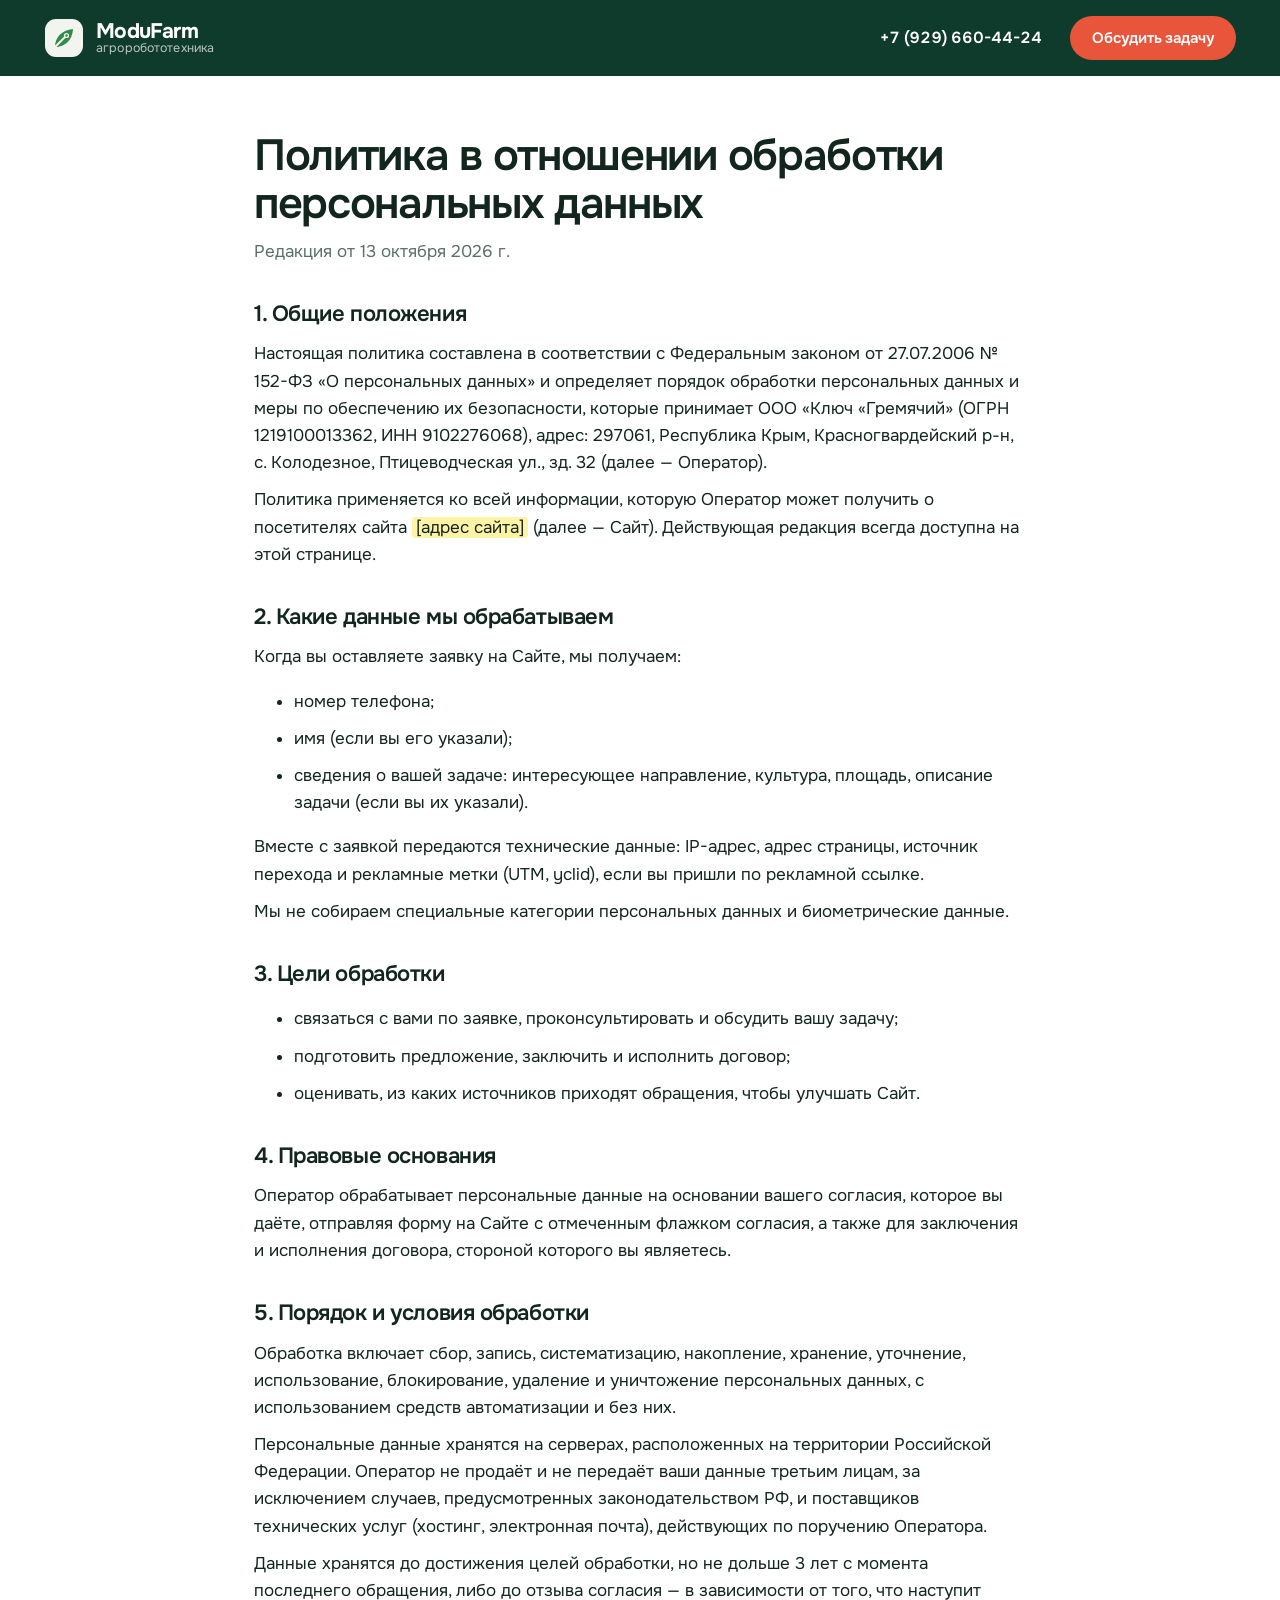
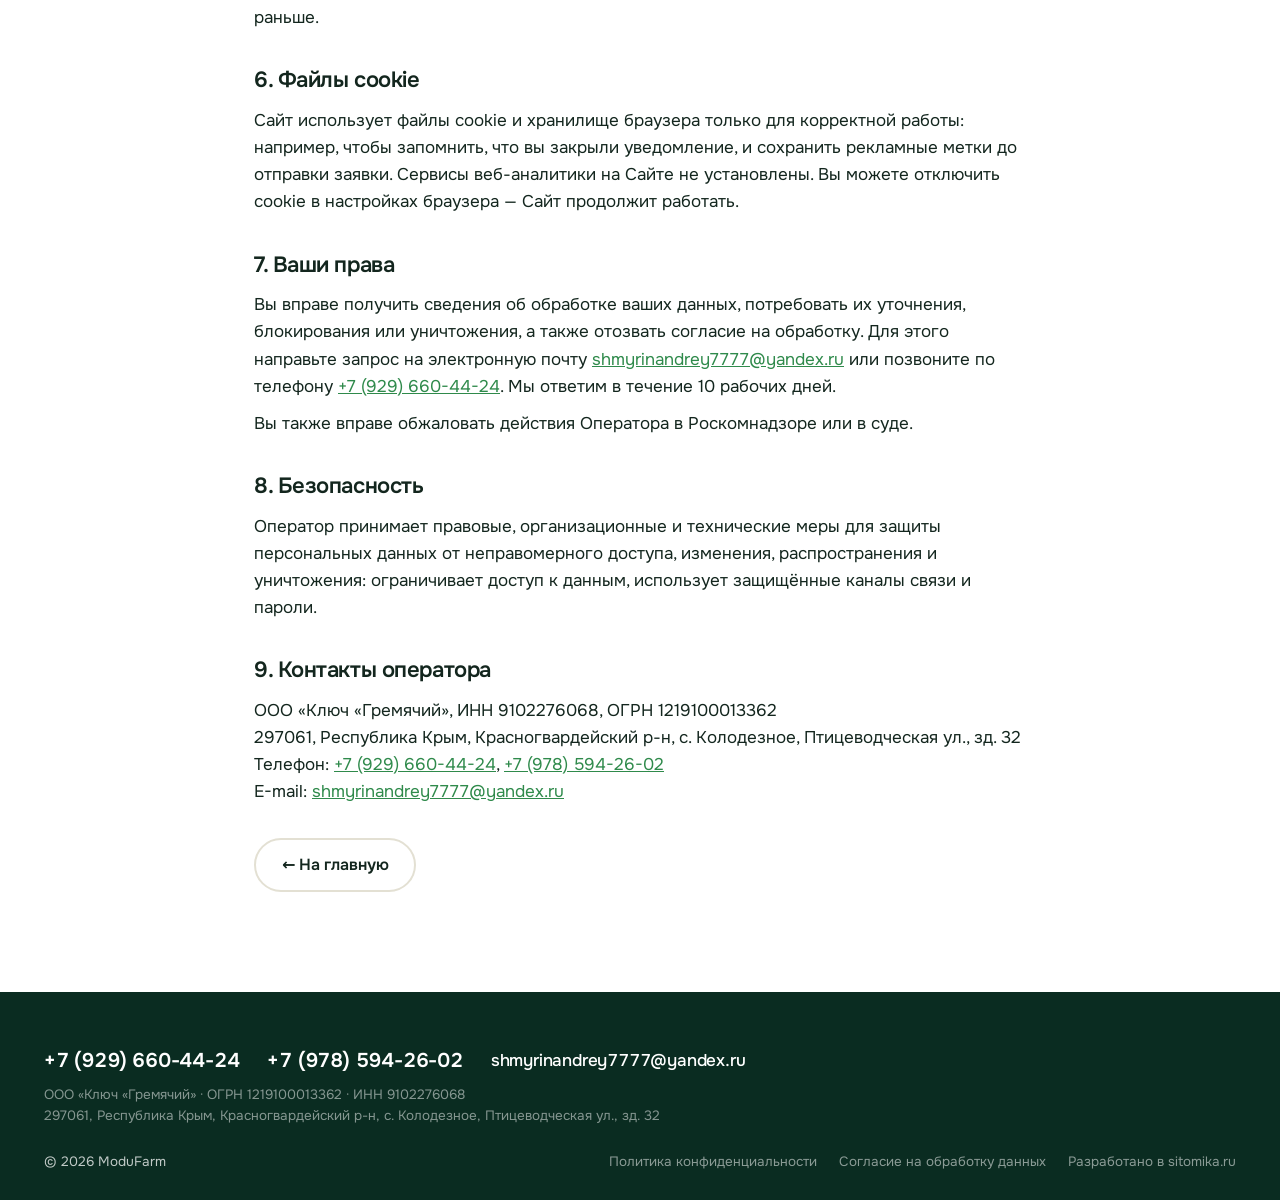
==== commit 80e3e6cd: "10 программ, раздел «Теплицы под ключ», проекты садов под субсидии, контакты - Направления: 10 прогр" ====
--- a/politika.html
+++ b/politika.html
@@ -22,10 +22,10 @@
 </header>
 
 <main class="page">
-  <!-- ЗАПОЛНИТЬ: всё, что выделено жёлтым (класс .todo), — адрес сайта и e-mail оператора -->
+  <!-- ЗАПОЛНИТЬ: всё, что выделено жёлтым (класс .todo), — адрес сайта -->
   <article class="container legal">
     <h1>Политика в отношении обработки персональных данных</h1>
-    <p class="legal__date">Редакция от 12 октября 2026 г.</p>
+    <p class="legal__date">Редакция от 13 октября 2026 г.</p>
 
     <h2>1. Общие положения</h2>
     <p>Настоящая политика составлена в соответствии с Федеральным законом от 27.07.2006 № 152-ФЗ «О персональных данных» и определяет порядок обработки персональных данных и меры по обеспечению их безопасности, которые принимает ООО «Ключ «Гремячий» (ОГРН 1219100013362, ИНН 9102276068), адрес: 297061, Республика Крым, Красногвардейский р-н, с. Колодезное, Птицеводческая ул., зд. 32 (далее — Оператор).</p>
@@ -60,14 +60,14 @@
     <p>Сайт использует файлы cookie и хранилище браузера только для корректной работы: например, чтобы запомнить, что вы закрыли уведомление, и сохранить рекламные метки до отправки заявки. Сервисы веб-аналитики на Сайте не установлены. Вы можете отключить cookie в настройках браузера — Сайт продолжит работать.</p>
 
     <h2>7. Ваши права</h2>
-    <p>Вы вправе получить сведения об обработке ваших данных, потребовать их уточнения, блокирования или уничтожения, а также отозвать согласие на обработку. Для этого направьте запрос на электронную почту <span class="todo">[e-mail оператора]</span> или позвоните по телефону <a href="tel:+79296604424">+7 (929) 660-44-24</a>. Мы ответим в течение 10 рабочих дней.</p>
+    <p>Вы вправе получить сведения об обработке ваших данных, потребовать их уточнения, блокирования или уничтожения, а также отозвать согласие на обработку. Для этого направьте запрос на электронную почту <a href="mailto:shmyrinandrey7777@yandex.ru">shmyrinandrey7777@yandex.ru</a> или позвоните по телефону <a href="tel:+79296604424">+7 (929) 660-44-24</a>. Мы ответим в течение 10 рабочих дней.</p>
     <p>Вы также вправе обжаловать действия Оператора в Роскомнадзоре или в суде.</p>
 
     <h2>8. Безопасность</h2>
     <p>Оператор принимает правовые, организационные и технические меры для защиты персональных данных от неправомерного доступа, изменения, распространения и уничтожения: ограничивает доступ к данным, использует защищённые каналы связи и пароли.</p>
 
     <h2>9. Контакты оператора</h2>
-    <p>ООО «Ключ «Гремячий», ИНН 9102276068, ОГРН 1219100013362<br>297061, Республика Крым, Красногвардейский р-н, с. Колодезное, Птицеводческая ул., зд. 32<br>Телефон: <a href="tel:+79296604424">+7 (929) 660-44-24</a><br>E-mail: <span class="todo">[e-mail]</span></p>
+    <p>ООО «Ключ «Гремячий», ИНН 9102276068, ОГРН 1219100013362<br>297061, Республика Крым, Красногвардейский р-н, с. Колодезное, Птицеводческая ул., зд. 32<br>Телефон: <a href="tel:+79296604424">+7 (929) 660-44-24</a>, <a href="tel:+79785942602">+7 (978) 594-26-02</a><br>E-mail: <a href="mailto:shmyrinandrey7777@yandex.ru">shmyrinandrey7777@yandex.ru</a></p>
 
     <p style="margin-top:32px"><a class="btn btn--ghost" href="index.html">← На главную</a></p>
   </article>
@@ -75,7 +75,7 @@
 
 <footer class="footer">
   <div class="container">
-    <p class="footer__contact footer__legal--first"><a href="tel:+79296604424">+7 (929) 660-44-24</a></p>
+    <p class="footer__contact footer__legal--first"><a href="tel:+79296604424">+7 (929) 660-44-24</a> <a href="tel:+79785942602">+7 (978) 594-26-02</a> <a class="footer__mail" href="mailto:shmyrinandrey7777@yandex.ru">shmyrinandrey7777@yandex.ru</a></p>
     <p class="footer__legal">ООО «Ключ «Гремячий» · ОГРН 1219100013362 · ИНН 9102276068<br>297061, Республика Крым, Красногвардейский р-н, с. Колодезное, Птицеводческая ул., зд. 32</p>
     <div class="footer__bottom">
       <span>© <span class="js-year">2026</span> ModuFarm</span>
--- a/css/style.css
+++ b/css/style.css
@@ -25,7 +25,7 @@
 body { margin: 0; font-family: var(--f-body); font-size: 17px; line-height: 1.6; font-feature-settings: "kern"; -webkit-font-smoothing: antialiased; text-rendering: optimizeLegibility; color: var(--c-ink); background: var(--c-bg); overflow-x: hidden; }
 img, svg { display: block; max-width: 100%; }
 a { color: var(--c-green); }
-h1, h2, h3 { margin: 0; line-height: 1.15; font-weight: 600; }
+h1, h2, h3, h4 { margin: 0; line-height: 1.15; font-weight: 600; }
 p { margin: 0; }
 :focus-visible { outline: 3px solid var(--c-accent); outline-offset: 3px; border-radius: 6px; }
 
@@ -139,6 +139,17 @@
 .card__doc { display: inline-flex; align-items: center; gap: 8px; margin-top: auto; padding-top: 22px; font-size: 13px; font-weight: 600; color: var(--c-green); text-decoration: none; }
 .card__doc::before { content: ""; width: 8px; height: 8px; border-radius: 50%; background: var(--c-lime); box-shadow: 0 0 0 3px #eaf5df; }
 .card__doc:hover { text-decoration: underline; }
+.card__doc--plain { color: var(--c-muted); font-weight: 500; }
+.card__doc--plain::before { background: var(--c-line); box-shadow: 0 0 0 3px #f3f1e8; }
+.card__doc--plain:hover { text-decoration: none; }
+.cards--4 { grid-template-columns: repeat(4, 1fr); gap: 20px; }
+.cards--4 .card { padding: 26px 24px; }
+.cards--4 .card__title { font-size: 19.5px; }
+.cards--4 .card p { font-size: 15.5px; }
+.cards--2 { grid-template-columns: repeat(2, 1fr); }
+.cards-group + .cards-group { margin-top: 48px; }
+.cards-group__title { display: flex; align-items: center; gap: 14px; margin-bottom: 20px; font: 600 15px/1.3 var(--f-head); letter-spacing: .06em; text-transform: uppercase; color: var(--c-deep); }
+.cards-group__title::after { content: ""; flex: 1; height: 1px; background: var(--c-line); }
 
 /* Блок «текст + картинка» */
 .split { display: grid; grid-template-columns: 1fr 1fr; gap: 72px; align-items: center; }
@@ -156,6 +167,17 @@
 .ticks li { display: flex; gap: 12px; align-items: flex-start; }
 .ticks .ic { margin-top: 3px; padding: 3px; width: 22px; height: 22px; border-radius: 50%; background: #eaf5df; color: var(--c-green); stroke-width: 3; }
 .plan__svg { width: 100%; height: auto; }
+.sro { margin-top: 22px; font-size: 14.5px; line-height: 1.5; color: var(--c-muted); }
+
+/* Теплицы */
+.features { display: grid; grid-template-columns: repeat(4, 1fr); gap: 20px; }
+.feature { padding: 28px 24px; border-radius: var(--radius); background: #fff; border-top: 4px solid var(--c-green); }
+.feature h3 { margin-bottom: 14px; font: 600 19px/1.25 var(--f-head); letter-spacing: -.015em; }
+.feature ul { display: grid; gap: 10px; margin: 0; padding: 0; list-style: none; }
+.feature li { position: relative; padding-left: 18px; color: var(--c-muted); font-size: 15.5px; line-height: 1.5; }
+.feature li::before { content: ""; position: absolute; left: 0; top: .62em; width: 7px; height: 7px; border-radius: 50%; background: var(--c-green); }
+.features__foot { display: flex; flex-wrap: wrap; align-items: center; justify-content: space-between; gap: 20px 32px; margin-top: 36px; }
+.features__foot p { max-width: 620px; color: var(--c-muted); }
 
 /* Для кого */
 .audience { display: grid; grid-template-columns: repeat(4, 1fr); gap: 22px; }
@@ -194,6 +216,10 @@
 .lead__contacts a { display: inline-flex; align-items: center; gap: 12px; color: #fff; text-decoration: none; font-variant-numeric: tabular-nums; }
 .lead__contacts a:hover { color: var(--c-lime); }
 .lead__contacts .ic { color: var(--c-lime); }
+.lead__contacts li + li { margin-top: 4px; }
+.lead__note { margin-left: 8px; padding: 2px 10px; border-radius: 999px; background: rgba(184, 240, 122, .14); color: var(--c-lime); font: 500 13px/1.6 var(--f-body); letter-spacing: 0; vertical-align: middle; white-space: nowrap; }
+.lead__mail { font-size: 19px; }
+.lead__mail a { word-break: break-all; }
 .lead__addr { margin-top: 32px; font-size: 14px; color: rgba(255, 255, 255, .55); }
 .form { display: grid; gap: 16px; padding: 36px; border-radius: 28px; background: #fff; color: var(--c-ink); }
 .form__trap { position: absolute; left: -9999px; width: 1px; height: 1px; overflow: hidden; }
@@ -225,7 +251,9 @@
 .footer__nav a { color: rgba(255, 255, 255, .75); text-decoration: none; }
 .footer__nav a:hover { color: var(--c-lime); }
 .footer__contact { margin: 24px 0 0; font: 600 20px/1.3 var(--f-head); letter-spacing: -.01em; font-variant-numeric: tabular-nums; }
+.footer__contact { display: flex; flex-wrap: wrap; gap: 6px 28px; }
 .footer__contact a { color: #fff; text-decoration: none; }
+.footer__mail { font-weight: 500; font-size: 17px; align-self: center; }
 .footer__contact a:hover { color: var(--c-lime); }
 .footer__contact + .footer__legal { margin-top: 10px; }
 .footer__legal { margin-top: 24px; font-size: 13.5px; line-height: 1.6; color: rgba(255, 255, 255, .5); }
@@ -267,7 +295,7 @@
   .nav { gap: 18px; }
   .nav a { font-size: 14px; }
   .docs { grid-template-columns: repeat(3, 1fr); gap: 28px 22px; }
-  .audience { grid-template-columns: repeat(2, 1fr); }
+  .audience, .cards--4, .features { grid-template-columns: repeat(2, 1fr); }
   .steps { grid-template-columns: repeat(3, 1fr); row-gap: 36px; }
   .steps__item:nth-child(3)::before { display: none; }
 }
@@ -303,7 +331,11 @@
   .hero__actions .btn { width: 100%; }
   .hero__facts { grid-template-columns: 1fr; gap: 14px; }
   .hero__facts b { font-size: 42px; min-width: 34px; }
-  .cards, .audience, .steps { grid-template-columns: 1fr; }
+  .cards, .audience, .steps, .features { grid-template-columns: 1fr; }
+  .cards-group + .cards-group { margin-top: 36px; }
+  .features__foot .btn { width: 100%; }
+  .lead__contacts { font-size: 21px; }
+  .lead__mail { font-size: 17px; }
   .card { padding: 24px; }
   .steps__item::before { display: none; }
   .steps__item { padding: 0 0 0 70px; min-height: 52px; }
